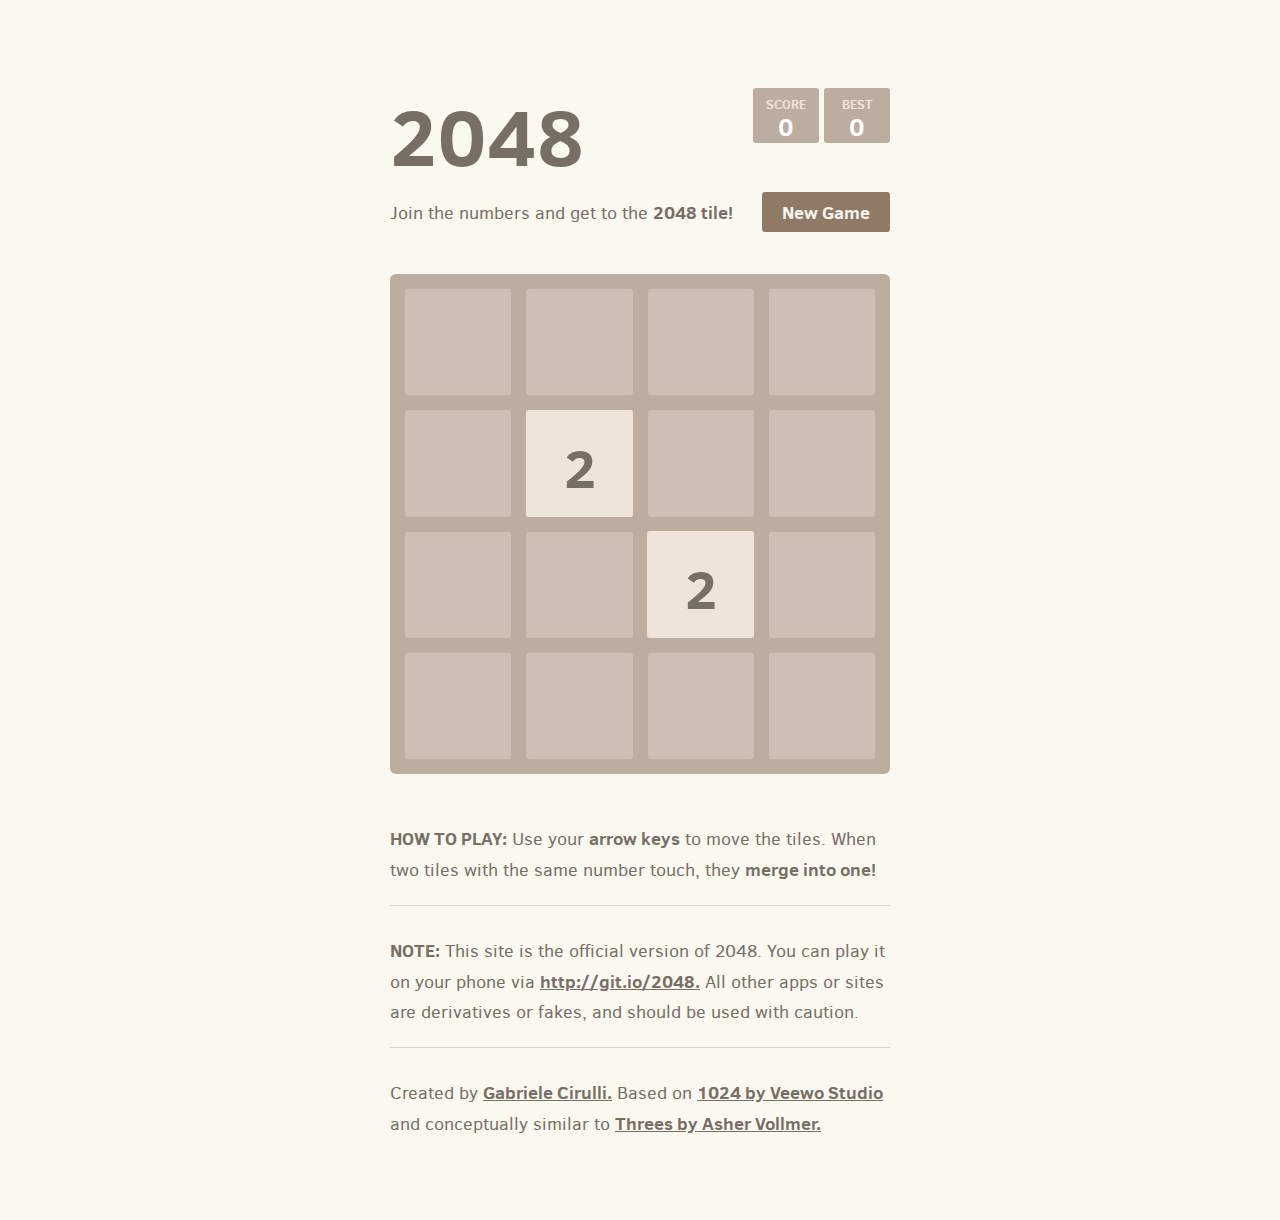
==== meta/index.html @ 388c81cf "initial commit" ====
<!DOCTYPE html>
<html>
<head>
  <meta charset="utf-8">
  <title>2048</title>

  <link href="style/main.css" rel="stylesheet" type="text/css">
  <link rel="shortcut icon" href="favicon.ico">
  <link rel="apple-touch-icon" href="meta/apple-touch-icon.png">
  <link rel="apple-touch-startup-image" href="meta/apple-touch-startup-image-640x1096.png" media="(device-width: 320px) and (device-height: 568px) and (-webkit-device-pixel-ratio: 2)"> <!-- iPhone 5+ -->
  <link rel="apple-touch-startup-image" href="meta/apple-touch-startup-image-640x920.png"  media="(device-width: 320px) and (device-height: 480px) and (-webkit-device-pixel-ratio: 2)"> <!-- iPhone, retina -->
  <meta name="apple-mobile-web-app-capable" content="yes">
  <meta name="apple-mobile-web-app-status-bar-style" content="black">

  <meta name="HandheldFriendly" content="True">
  <meta name="MobileOptimized" content="320">
  <meta name="viewport" content="width=device-width, target-densitydpi=160dpi, initial-scale=1.0, maximum-scale=1, user-scalable=no, minimal-ui">
</head>
<body>
  <div class="container">
    <div class="heading">
      <h1 class="title">2048</h1>
      <div class="scores-container">
        <div class="score-container">0</div>
        <div class="best-container">0</div>
      </div>
    </div>

    <div class="above-game">
      <p class="game-intro">Join the numbers and get to the <strong>2048 tile!</strong></p>
      <a class="restart-button">New Game</a>
    </div>

    <div class="game-container">
      <div class="game-message">
        <p></p>
        <div class="lower">
	        <a class="keep-playing-button">Keep going</a>
          <a class="retry-button">Try again</a>
        </div>
      </div>

      <div class="grid-container">
        <div class="grid-row">
          <div class="grid-cell"></div>
          <div class="grid-cell"></div>
          <div class="grid-cell"></div>
          <div class="grid-cell"></div>
        </div>
        <div class="grid-row">
          <div class="grid-cell"></div>
          <div class="grid-cell"></div>
          <div class="grid-cell"></div>
          <div class="grid-cell"></div>
        </div>
        <div class="grid-row">
          <div class="grid-cell"></div>
          <div class="grid-cell"></div>
          <div class="grid-cell"></div>
          <div class="grid-cell"></div>
        </div>
        <div class="grid-row">
          <div class="grid-cell"></div>
          <div class="grid-cell"></div>
          <div class="grid-cell"></div>
          <div class="grid-cell"></div>
        </div>
      </div>

      <div class="tile-container">

      </div>
    </div>

    <p class="game-explanation">
      <strong class="important">How to play:</strong> Use your <strong>arrow keys</strong> to move the tiles. When two tiles with the same number touch, they <strong>merge into one!</strong>
    </p>
    <hr>
    <p>
    <strong class="important">Note:</strong> This site is the official version of 2048. You can play it on your phone via <a href="http://git.io/2048">http://git.io/2048.</a> All other apps or sites are derivatives or fakes, and should be used with caution.
    </p>
    <hr>
    <p>
    Created by <a href="http://gabrielecirulli.com" target="_blank">Gabriele Cirulli.</a> Based on <a href="https://itunes.apple.com/us/app/1024!/id823499224" target="_blank">1024 by Veewo Studio</a> and conceptually similar to <a href="http://asherv.com/threes/" target="_blank">Threes by Asher Vollmer.</a>
    </p>
  </div>

  <script src="js/bind_polyfill.js"></script>
  <script src="js/classlist_polyfill.js"></script>
  <script src="js/animframe_polyfill.js"></script>
  <script src="js/keyboard_input_manager.js"></script>
  <script src="js/html_actuator.js"></script>
  <script src="js/grid.js"></script>
  <script src="js/tile.js"></script>
  <script src="js/local_storage_manager.js"></script>
  <script src="js/game_manager.js"></script>
  <script src="js/application.js"></script>
</body>
</html>
---- meta/style/main.css ----
@import url(fonts/clear-sans.css);
html, body {
  margin: 0;
  padding: 0;
  background: #faf8ef;
  color: #776e65;
  font-family: "Clear Sans", "Helvetica Neue", Arial, sans-serif;
  font-size: 18px; }

body {
  margin: 80px 0; }

.heading:after {
  content: "";
  display: block;
  clear: both; }

h1.title {
  font-size: 80px;
  font-weight: bold;
  margin: 0;
  display: block;
  float: left; }

@-webkit-keyframes move-up {
  0% {
    top: 25px;
    opacity: 1; }

  100% {
    top: -50px;
    opacity: 0; } }
@-moz-keyframes move-up {
  0% {
    top: 25px;
    opacity: 1; }

  100% {
    top: -50px;
    opacity: 0; } }
@keyframes move-up {
  0% {
    top: 25px;
    opacity: 1; }

  100% {
    top: -50px;
    opacity: 0; } }
.scores-container {
  float: right;
  text-align: right; }

.score-container, .best-container {
  position: relative;
  display: inline-block;
  background: #bbada0;
  padding: 15px 25px;
  font-size: 25px;
  height: 25px;
  line-height: 47px;
  font-weight: bold;
  border-radius: 3px;
  color: white;
  margin-top: 8px;
  text-align: center; }
  .score-container:after, .best-container:after {
    position: absolute;
    width: 100%;
    top: 10px;
    left: 0;
    text-transform: uppercase;
    font-size: 13px;
    line-height: 13px;
    text-align: center;
    color: #eee4da; }
  .score-container .score-addition, .best-container .score-addition {
    position: absolute;
    right: 30px;
    color: red;
    font-size: 25px;
    line-height: 25px;
    font-weight: bold;
    color: rgba(119, 110, 101, 0.9);
    z-index: 100;
    -webkit-animation: move-up 600ms ease-in;
    -moz-animation: move-up 600ms ease-in;
    animation: move-up 600ms ease-in;
    -webkit-animation-fill-mode: both;
    -moz-animation-fill-mode: both;
    animation-fill-mode: both; }

.score-container:after {
  content: "Score"; }

.best-container:after {
  content: "Best"; }

p {
  margin-top: 0;
  margin-bottom: 10px;
  line-height: 1.65; }

a {
  color: #776e65;
  font-weight: bold;
  text-decoration: underline;
  cursor: pointer; }

strong.important {
  text-transform: uppercase; }

hr {
  border: none;
  border-bottom: 1px solid #d8d4d0;
  margin-top: 20px;
  margin-bottom: 30px; }

.container {
  width: 500px;
  margin: 0 auto; }

@-webkit-keyframes fade-in {
  0% {
    opacity: 0; }

  100% {
    opacity: 1; } }
@-moz-keyframes fade-in {
  0% {
    opacity: 0; }

  100% {
    opacity: 1; } }
@keyframes fade-in {
  0% {
    opacity: 0; }

  100% {
    opacity: 1; } }
.game-container {
  margin-top: 40px;
  position: relative;
  padding: 15px;
  cursor: default;
  -webkit-touch-callout: none;
  -ms-touch-callout: none;
  -webkit-user-select: none;
  -moz-user-select: none;
  -ms-user-select: none;
  -ms-touch-action: none;
  touch-action: none;
  background: #bbada0;
  border-radius: 6px;
  width: 500px;
  height: 500px;
  -webkit-box-sizing: border-box;
  -moz-box-sizing: border-box;
  box-sizing: border-box; }
  .game-container .game-message {
    display: none;
    position: absolute;
    top: 0;
    right: 0;
    bottom: 0;
    left: 0;
    background: rgba(238, 228, 218, 0.5);
    z-index: 100;
    text-align: center;
    -webkit-animation: fade-in 800ms ease 1200ms;
    -moz-animation: fade-in 800ms ease 1200ms;
    animation: fade-in 800ms ease 1200ms;
    -webkit-animation-fill-mode: both;
    -moz-animation-fill-mode: both;
    animation-fill-mode: both; }
    .game-container .game-message p {
      font-size: 60px;
      font-weight: bold;
      height: 60px;
      line-height: 60px;
      margin-top: 222px; }
    .game-container .game-message .lower {
      display: block;
      margin-top: 59px; }
    .game-container .game-message a {
      display: inline-block;
      background: #8f7a66;
      border-radius: 3px;
      padding: 0 20px;
      text-decoration: none;
      color: #f9f6f2;
      height: 40px;
      line-height: 42px;
      margin-left: 9px; }
      .game-container .game-message a.keep-playing-button {
        display: none; }
    .game-container .game-message.game-won {
      background: rgba(237, 194, 46, 0.5);
      color: #f9f6f2; }
      .game-container .game-message.game-won a.keep-playing-button {
        display: inline-block; }
    .game-container .game-message.game-won, .game-container .game-message.game-over {
      display: block; }

.grid-container {
  position: absolute;
  z-index: 1; }

.grid-row {
  margin-bottom: 15px; }
  .grid-row:last-child {
    margin-bottom: 0; }
  .grid-row:after {
    content: "";
    display: block;
    clear: both; }

.grid-cell {
  width: 106.25px;
  height: 106.25px;
  margin-right: 15px;
  float: left;
  border-radius: 3px;
  background: rgba(238, 228, 218, 0.35); }
  .grid-cell:last-child {
    margin-right: 0; }

.tile-container {
  position: absolute;
  z-index: 2; }

.tile, .tile .tile-inner {
  width: 107px;
  height: 107px;
  line-height: 116.25px; }
.tile.tile-position-1-1 {
  -webkit-transform: translate(0px, 0px);
  -moz-transform: translate(0px, 0px);
  transform: translate(0px, 0px); }
.tile.tile-position-1-2 {
  -webkit-transform: translate(0px, 121px);
  -moz-transform: translate(0px, 121px);
  transform: translate(0px, 121px); }
.tile.tile-position-1-3 {
  -webkit-transform: translate(0px, 242px);
  -moz-transform: translate(0px, 242px);
  transform: translate(0px, 242px); }
.tile.tile-position-1-4 {
  -webkit-transform: translate(0px, 363px);
  -moz-transform: translate(0px, 363px);
  transform: translate(0px, 363px); }
.tile.tile-position-2-1 {
  -webkit-transform: translate(121px, 0px);
  -moz-transform: translate(121px, 0px);
  transform: translate(121px, 0px); }
.tile.tile-position-2-2 {
  -webkit-transform: translate(121px, 121px);
  -moz-transform: translate(121px, 121px);
  transform: translate(121px, 121px); }
.tile.tile-position-2-3 {
  -webkit-transform: translate(121px, 242px);
  -moz-transform: translate(121px, 242px);
  transform: translate(121px, 242px); }
.tile.tile-position-2-4 {
  -webkit-transform: translate(121px, 363px);
  -moz-transform: translate(121px, 363px);
  transform: translate(121px, 363px); }
.tile.tile-position-3-1 {
  -webkit-transform: translate(242px, 0px);
  -moz-transform: translate(242px, 0px);
  transform: translate(242px, 0px); }
.tile.tile-position-3-2 {
  -webkit-transform: translate(242px, 121px);
  -moz-transform: translate(242px, 121px);
  transform: translate(242px, 121px); }
.tile.tile-position-3-3 {
  -webkit-transform: translate(242px, 242px);
  -moz-transform: translate(242px, 242px);
  transform: translate(242px, 242px); }
.tile.tile-position-3-4 {
  -webkit-transform: translate(242px, 363px);
  -moz-transform: translate(242px, 363px);
  transform: translate(242px, 363px); }
.tile.tile-position-4-1 {
  -webkit-transform: translate(363px, 0px);
  -moz-transform: translate(363px, 0px);
  transform: translate(363px, 0px); }
.tile.tile-position-4-2 {
  -webkit-transform: translate(363px, 121px);
  -moz-transform: translate(363px, 121px);
  transform: translate(363px, 121px); }
.tile.tile-position-4-3 {
  -webkit-transform: translate(363px, 242px);
  -moz-transform: translate(363px, 242px);
  transform: translate(363px, 242px); }
.tile.tile-position-4-4 {
  -webkit-transform: translate(363px, 363px);
  -moz-transform: translate(363px, 363px);
  transform: translate(363px, 363px); }

.tile {
  position: absolute;
  -webkit-transition: 100ms ease-in-out;
  -moz-transition: 100ms ease-in-out;
  transition: 100ms ease-in-out;
  -webkit-transition-property: -webkit-transform;
  -moz-transition-property: -moz-transform;
  transition-property: transform; }
  .tile .tile-inner {
    border-radius: 3px;
    background: #eee4da;
    text-align: center;
    font-weight: bold;
    z-index: 10;
    font-size: 55px; }
  .tile.tile-2 .tile-inner {
    background: #eee4da;
    box-shadow: 0 0 30px 10px rgba(243, 215, 116, 0), inset 0 0 0 1px rgba(255, 255, 255, 0); }
  .tile.tile-4 .tile-inner {
    background: #ede0c8;
    box-shadow: 0 0 30px 10px rgba(243, 215, 116, 0), inset 0 0 0 1px rgba(255, 255, 255, 0); }
  .tile.tile-8 .tile-inner {
    color: #f9f6f2;
    background: #f2b179; }
  .tile.tile-16 .tile-inner {
    color: #f9f6f2;
    background: #f59563; }
  .tile.tile-32 .tile-inner {
    color: #f9f6f2;
    background: #f67c5f; }
  .tile.tile-64 .tile-inner {
    color: #f9f6f2;
    background: #f65e3b; }
  .tile.tile-128 .tile-inner {
    color: #f9f6f2;
    background: #edcf72;
    box-shadow: 0 0 30px 10px rgba(243, 215, 116, 0.2381), inset 0 0 0 1px rgba(255, 255, 255, 0.14286);
    font-size: 45px; }
    @media screen and (max-width: 520px) {
      .tile.tile-128 .tile-inner {
        font-size: 25px; } }
  .tile.tile-256 .tile-inner {
    color: #f9f6f2;
    background: #edcc61;
    box-shadow: 0 0 30px 10px rgba(243, 215, 116, 0.31746), inset 0 0 0 1px rgba(255, 255, 255, 0.19048);
    font-size: 45px; }
    @media screen and (max-width: 520px) {
      .tile.tile-256 .tile-inner {
        font-size: 25px; } }
  .tile.tile-512 .tile-inner {
    color: #f9f6f2;
    background: #edc850;
    box-shadow: 0 0 30px 10px rgba(243, 215, 116, 0.39683), inset 0 0 0 1px rgba(255, 255, 255, 0.2381);
    font-size: 45px; }
    @media screen and (max-width: 520px) {
      .tile.tile-512 .tile-inner {
        font-size: 25px; } }
  .tile.tile-1024 .tile-inner {
    color: #f9f6f2;
    background: #edc53f;
    box-shadow: 0 0 30px 10px rgba(243, 215, 116, 0.47619), inset 0 0 0 1px rgba(255, 255, 255, 0.28571);
    font-size: 35px; }
    @media screen and (max-width: 520px) {
      .tile.tile-1024 .tile-inner {
        font-size: 15px; } }
  .tile.tile-2048 .tile-inner {
    color: #f9f6f2;
    background: #edc22e;
    box-shadow: 0 0 30px 10px rgba(243, 215, 116, 0.55556), inset 0 0 0 1px rgba(255, 255, 255, 0.33333);
    font-size: 35px; }
    @media screen and (max-width: 520px) {
      .tile.tile-2048 .tile-inner {
        font-size: 15px; } }
  .tile.tile-super .tile-inner {
    color: #f9f6f2;
    background: #3c3a32;
    font-size: 30px; }
    @media screen and (max-width: 520px) {
      .tile.tile-super .tile-inner {
        font-size: 10px; } }

@-webkit-keyframes appear {
  0% {
    opacity: 0;
    -webkit-transform: scale(0);
    -moz-transform: scale(0);
    transform: scale(0); }

  100% {
    opacity: 1;
    -webkit-transform: scale(1);
    -moz-transform: scale(1);
    transform: scale(1); } }
@-moz-keyframes appear {
  0% {
    opacity: 0;
    -webkit-transform: scale(0);
    -moz-transform: scale(0);
    transform: scale(0); }

  100% {
    opacity: 1;
    -webkit-transform: scale(1);
    -moz-transform: scale(1);
    transform: scale(1); } }
@keyframes appear {
  0% {
    opacity: 0;
    -webkit-transform: scale(0);
    -moz-transform: scale(0);
    transform: scale(0); }

  100% {
    opacity: 1;
    -webkit-transform: scale(1);
    -moz-transform: scale(1);
    transform: scale(1); } }
.tile-new .tile-inner {
  -webkit-animation: appear 200ms ease 100ms;
  -moz-animation: appear 200ms ease 100ms;
  animation: appear 200ms ease 100ms;
  -webkit-animation-fill-mode: backwards;
  -moz-animation-fill-mode: backwards;
  animation-fill-mode: backwards; }

@-webkit-keyframes pop {
  0% {
    -webkit-transform: scale(0);
    -moz-transform: scale(0);
    transform: scale(0); }

  50% {
    -webkit-transform: scale(1.2);
    -moz-transform: scale(1.2);
    transform: scale(1.2); }

  100% {
    -webkit-transform: scale(1);
    -moz-transform: scale(1);
    transform: scale(1); } }
@-moz-keyframes pop {
  0% {
    -webkit-transform: scale(0);
    -moz-transform: scale(0);
    transform: scale(0); }

  50% {
    -webkit-transform: scale(1.2);
    -moz-transform: scale(1.2);
    transform: scale(1.2); }

  100% {
    -webkit-transform: scale(1);
    -moz-transform: scale(1);
    transform: scale(1); } }
@keyframes pop {
  0% {
    -webkit-transform: scale(0);
    -moz-transform: scale(0);
    transform: scale(0); }

  50% {
    -webkit-transform: scale(1.2);
    -moz-transform: scale(1.2);
    transform: scale(1.2); }

  100% {
    -webkit-transform: scale(1);
    -moz-transform: scale(1);
    transform: scale(1); } }
.tile-merged .tile-inner {
  z-index: 20;
  -webkit-animation: pop 200ms ease 100ms;
  -moz-animation: pop 200ms ease 100ms;
  animation: pop 200ms ease 100ms;
  -webkit-animation-fill-mode: backwards;
  -moz-animation-fill-mode: backwards;
  animation-fill-mode: backwards; }

.above-game:after {
  content: "";
  display: block;
  clear: both; }

.game-intro {
  float: left;
  line-height: 42px;
  margin-bottom: 0; }

.restart-button {
  display: inline-block;
  background: #8f7a66;
  border-radius: 3px;
  padding: 0 20px;
  text-decoration: none;
  color: #f9f6f2;
  height: 40px;
  line-height: 42px;
  display: block;
  text-align: center;
  float: right; }

.game-explanation {
  margin-top: 50px; }

@media screen and (max-width: 520px) {
  html, body {
    font-size: 15px; }

  body {
    margin: 20px 0;
    padding: 0 20px; }

  h1.title {
    font-size: 27px;
    margin-top: 15px; }

  .container {
    width: 280px;
    margin: 0 auto; }

  .score-container, .best-container {
    margin-top: 0;
    padding: 15px 10px;
    min-width: 40px; }

  .heading {
    margin-bottom: 10px; }

  .game-intro {
    width: 55%;
    display: block;
    box-sizing: border-box;
    line-height: 1.65; }

  .restart-button {
    width: 42%;
    padding: 0;
    display: block;
    box-sizing: border-box;
    margin-top: 2px; }

  .game-container {
    margin-top: 17px;
    position: relative;
    padding: 10px;
    cursor: default;
    -webkit-touch-callout: none;
    -ms-touch-callout: none;
    -webkit-user-select: none;
    -moz-user-select: none;
    -ms-user-select: none;
    -ms-touch-action: none;
    touch-action: none;
    background: #bbada0;
    border-radius: 6px;
    width: 280px;
    height: 280px;
    -webkit-box-sizing: border-box;
    -moz-box-sizing: border-box;
    box-sizing: border-box; }
    .game-container .game-message {
      display: none;
      position: absolute;
      top: 0;
      right: 0;
      bottom: 0;
      left: 0;
      background: rgba(238, 228, 218, 0.5);
      z-index: 100;
      text-align: center;
      -webkit-animation: fade-in 800ms ease 1200ms;
      -moz-animation: fade-in 800ms ease 1200ms;
      animation: fade-in 800ms ease 1200ms;
      -webkit-animation-fill-mode: both;
      -moz-animation-fill-mode: both;
      animation-fill-mode: both; }
      .game-container .game-message p {
        font-size: 60px;
        font-weight: bold;
        height: 60px;
        line-height: 60px;
        margin-top: 222px; }
      .game-container .game-message .lower {
        display: block;
        margin-top: 59px; }
      .game-container .game-message a {
        display: inline-block;
        background: #8f7a66;
        border-radius: 3px;
        padding: 0 20px;
        text-decoration: none;
        color: #f9f6f2;
        height: 40px;
        line-height: 42px;
        margin-left: 9px; }
        .game-container .game-message a.keep-playing-button {
          display: none; }
      .game-container .game-message.game-won {
        background: rgba(237, 194, 46, 0.5);
        color: #f9f6f2; }
        .game-container .game-message.game-won a.keep-playing-button {
          display: inline-block; }
      .game-container .game-message.game-won, .game-container .game-message.game-over {
        display: block; }

  .grid-container {
    position: absolute;
    z-index: 1; }

  .grid-row {
    margin-bottom: 10px; }
    .grid-row:last-child {
      margin-bottom: 0; }
    .grid-row:after {
      content: "";
      display: block;
      clear: both; }

  .grid-cell {
    width: 57.5px;
    height: 57.5px;
    margin-right: 10px;
    float: left;
    border-radius: 3px;
    background: rgba(238, 228, 218, 0.35); }
    .grid-cell:last-child {
      margin-right: 0; }

  .tile-container {
    position: absolute;
    z-index: 2; }

  .tile, .tile .tile-inner {
    width: 58px;
    height: 58px;
    line-height: 67.5px; }
  .tile.tile-position-1-1 {
    -webkit-transform: translate(0px, 0px);
    -moz-transform: translate(0px, 0px);
    transform: translate(0px, 0px); }
  .tile.tile-position-1-2 {
    -webkit-transform: translate(0px, 67px);
    -moz-transform: translate(0px, 67px);
    transform: translate(0px, 67px); }
  .tile.tile-position-1-3 {
    -webkit-transform: translate(0px, 135px);
    -moz-transform: translate(0px, 135px);
    transform: translate(0px, 135px); }
  .tile.tile-position-1-4 {
    -webkit-transform: translate(0px, 202px);
    -moz-transform: translate(0px, 202px);
    transform: translate(0px, 202px); }
  .tile.tile-position-2-1 {
    -webkit-transform: translate(67px, 0px);
    -moz-transform: translate(67px, 0px);
    transform: translate(67px, 0px); }
  .tile.tile-position-2-2 {
    -webkit-transform: translate(67px, 67px);
    -moz-transform: translate(67px, 67px);
    transform: translate(67px, 67px); }
  .tile.tile-position-2-3 {
    -webkit-transform: translate(67px, 135px);
    -moz-transform: translate(67px, 135px);
    transform: translate(67px, 135px); }
  .tile.tile-position-2-4 {
    -webkit-transform: translate(67px, 202px);
    -moz-transform: translate(67px, 202px);
    transform: translate(67px, 202px); }
  .tile.tile-position-3-1 {
    -webkit-transform: translate(135px, 0px);
    -moz-transform: translate(135px, 0px);
    transform: translate(135px, 0px); }
  .tile.tile-position-3-2 {
    -webkit-transform: translate(135px, 67px);
    -moz-transform: translate(135px, 67px);
    transform: translate(135px, 67px); }
  .tile.tile-position-3-3 {
    -webkit-transform: translate(135px, 135px);
    -moz-transform: translate(135px, 135px);
    transform: translate(135px, 135px); }
  .tile.tile-position-3-4 {
    -webkit-transform: translate(135px, 202px);
    -moz-transform: translate(135px, 202px);
    transform: translate(135px, 202px); }
  .tile.tile-position-4-1 {
    -webkit-transform: translate(202px, 0px);
    -moz-transform: translate(202px, 0px);
    transform: translate(202px, 0px); }
  .tile.tile-position-4-2 {
    -webkit-transform: translate(202px, 67px);
    -moz-transform: translate(202px, 67px);
    transform: translate(202px, 67px); }
  .tile.tile-position-4-3 {
    -webkit-transform: translate(202px, 135px);
    -moz-transform: translate(202px, 135px);
    transform: translate(202px, 135px); }
  .tile.tile-position-4-4 {
    -webkit-transform: translate(202px, 202px);
    -moz-transform: translate(202px, 202px);
    transform: translate(202px, 202px); }

  .tile .tile-inner {
    font-size: 35px; }

  .game-message p {
    font-size: 30px !important;
    height: 30px !important;
    line-height: 30px !important;
    margin-top: 90px !important; }
  .game-message .lower {
    margin-top: 30px !important; } }
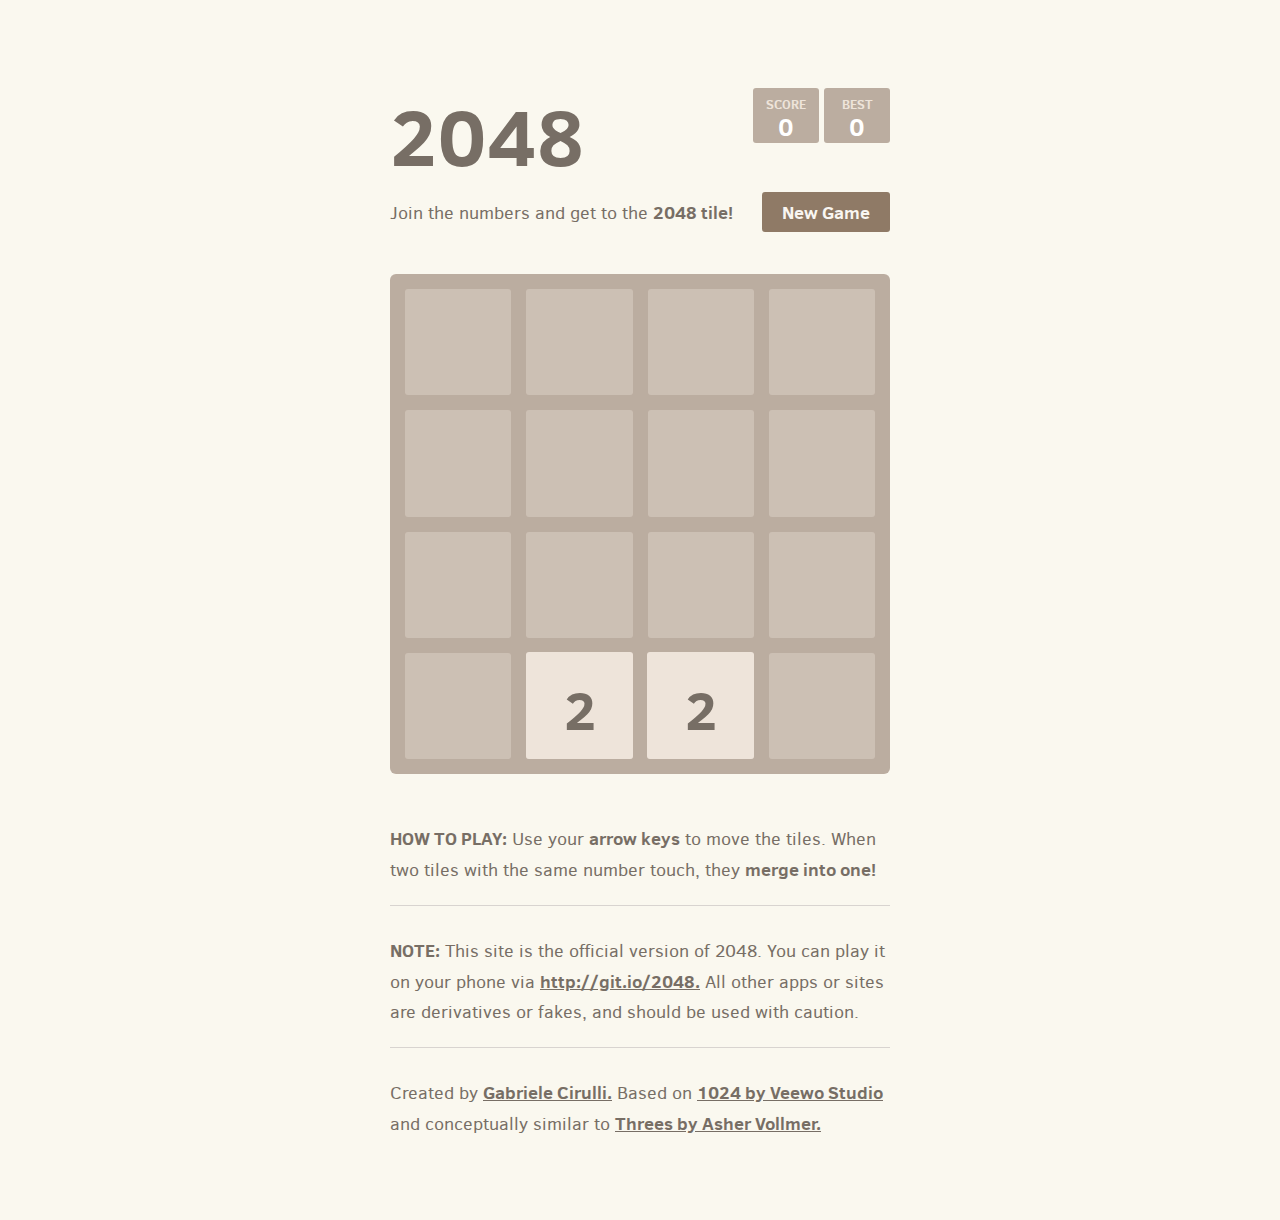
==== commit b7f35540: "Update index.html" ====
--- a/meta/index.html
+++ b/meta/index.html
@@ -5,7 +5,7 @@
   <title>2048</title>
 
   <link href="style/main.css" rel="stylesheet" type="text/css">
-  <link rel="shortcut icon" href="favicon.ico">
+  <link rel="shortcut icon" href="Allotrope Logo.ico">
   <link rel="apple-touch-icon" href="meta/apple-touch-icon.png">
   <link rel="apple-touch-startup-image" href="meta/apple-touch-startup-image-640x1096.png" media="(device-width: 320px) and (device-height: 568px) and (-webkit-device-pixel-ratio: 2)"> <!-- iPhone 5+ -->
   <link rel="apple-touch-startup-image" href="meta/apple-touch-startup-image-640x920.png"  media="(device-width: 320px) and (device-height: 480px) and (-webkit-device-pixel-ratio: 2)"> <!-- iPhone, retina -->
